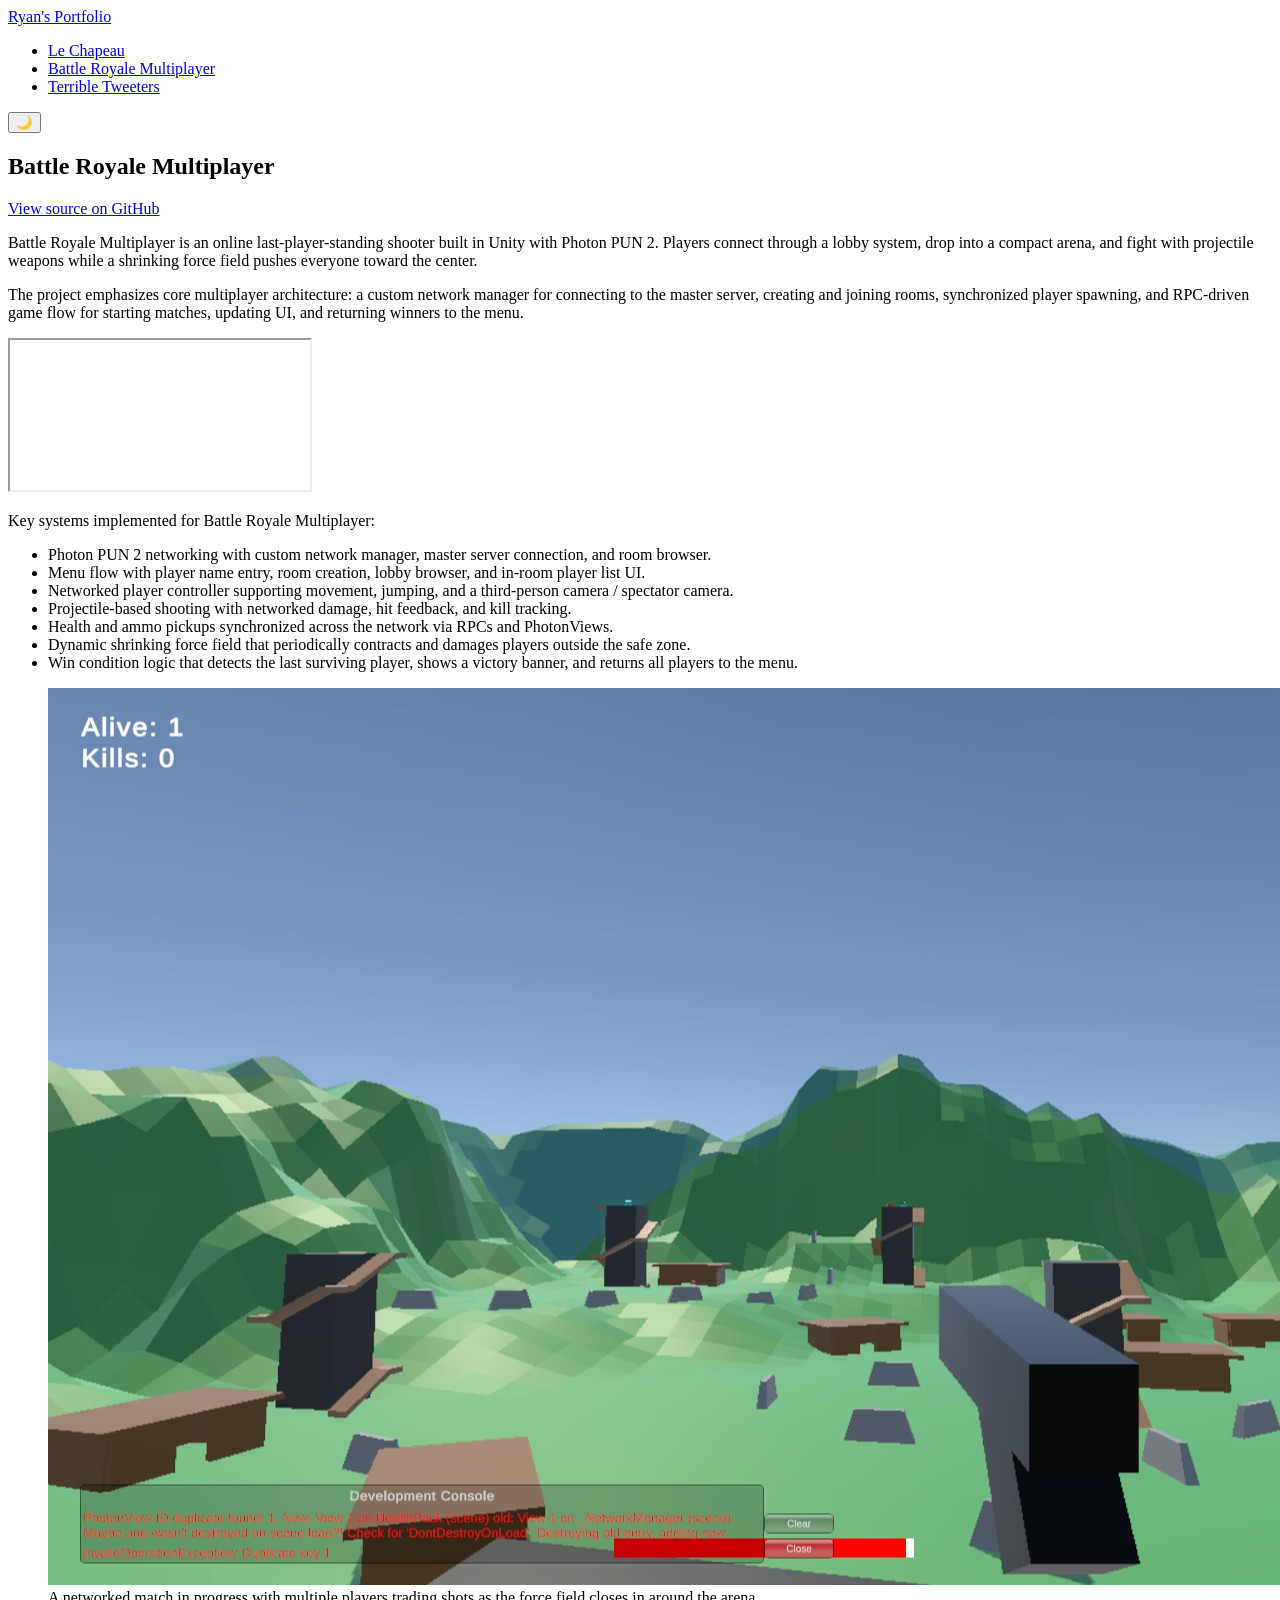
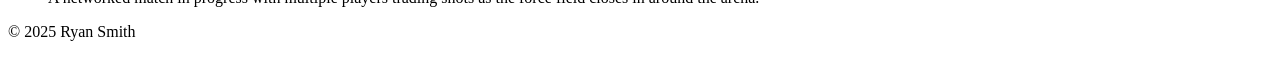
==== project2.html @ 29ce87a5 "update project1 and project2" ====
<!DOCTYPE html>
<html lang="en">
<head>
  <meta charset="UTF-8">
  <meta name="viewport" content="width=device-width,initial-scale=1.0">
  <title>Battle Royale Multiplayer – My Unity Portfolio</title>
  <link href="https://fonts.googleapis.com/css2?family=Roboto:wght@400;700&display=swap" rel="stylesheet">
  <link rel="stylesheet" href="css/styles.css">
  <script src="js/theme-toggle.js" defer></script>
  <script src="js/lightbox.js" defer></script>
</head>
<body>
  <header>
    <nav class="navbar">
      <a href="index.html" class="logo">Ryan's Portfolio</a>
      <ul class="nav-links">
        <li><a href="project1.html">Le Chapeau</a></li>
        <li><a href="project2.html">Battle Royale Multiplayer</a></li>
        <li><a href="project3.html">Terrible Tweeters</a></li>
      </ul>
      <button id="theme-toggle" class="theme-toggle">🌙</button>
    </nav>
  </header>

  <main>
    <section class="project">
      <h1>Battle Royale Multiplayer</h1>

      <p><a href="https://github.com/Ronno7/Battle-Royale" target="_blank" rel="noopener">View source on GitHub</a></p>

      <p class="description">
        Battle Royale Multiplayer is an online last-player-standing shooter built in Unity with Photon PUN 2.
        Players connect through a lobby system, drop into a compact arena, and fight with projectile weapons
        while a shrinking force field pushes everyone toward the center.
      </p>

      <p class="description">
        The project emphasizes core multiplayer architecture: a custom network manager for connecting to the
        master server, creating and joining rooms, synchronized player spawning, and RPC-driven game flow for
        starting matches, updating UI, and returning winners to the menu.
      </p>

      <div class="webgl-container">
        <iframe src="https://ronno7.github.io/Battle-Royale/" title="Battle Royale Multiplayer WebGL build placeholder" allowfullscreen></iframe>
      </div>

      <p class="description">
        Key systems implemented for Battle Royale Multiplayer:
      </p>

      <ul class="features">
        <li>Photon PUN 2 networking with custom network manager, master server connection, and room browser.</li>
        <li>Menu flow with player name entry, room creation, lobby browser, and in-room player list UI.</li>
        <li>Networked player controller supporting movement, jumping, and a third-person camera / spectator camera.</li>
        <li>Projectile-based shooting with networked damage, hit feedback, and kill tracking.</li>
        <li>Health and ammo pickups synchronized across the network via RPCs and PhotonViews.</li>
        <li>Dynamic shrinking force field that periodically contracts and damages players outside the safe zone.</li>
        <li>Win condition logic that detects the last surviving player, shows a victory banner, and returns all players to the menu.</li>
      </ul>

      <div class="screenshots">
        <figure>
          <!-- Update this src once you know the final screenshot location -->
          <img src="img/BR1.jpg" alt="Battle Royale Multiplayer match with players fighting inside the shrinking force field">
          <figcaption>
            A networked match in progress with multiple players trading shots as the force field closes in around the arena.
          </figcaption>
        </figure>
      </div>
    </section>
  </main>

  <footer class="footer">
    <p>&copy; 2025 Ryan Smith</p>
  </footer>
</body>
</html>
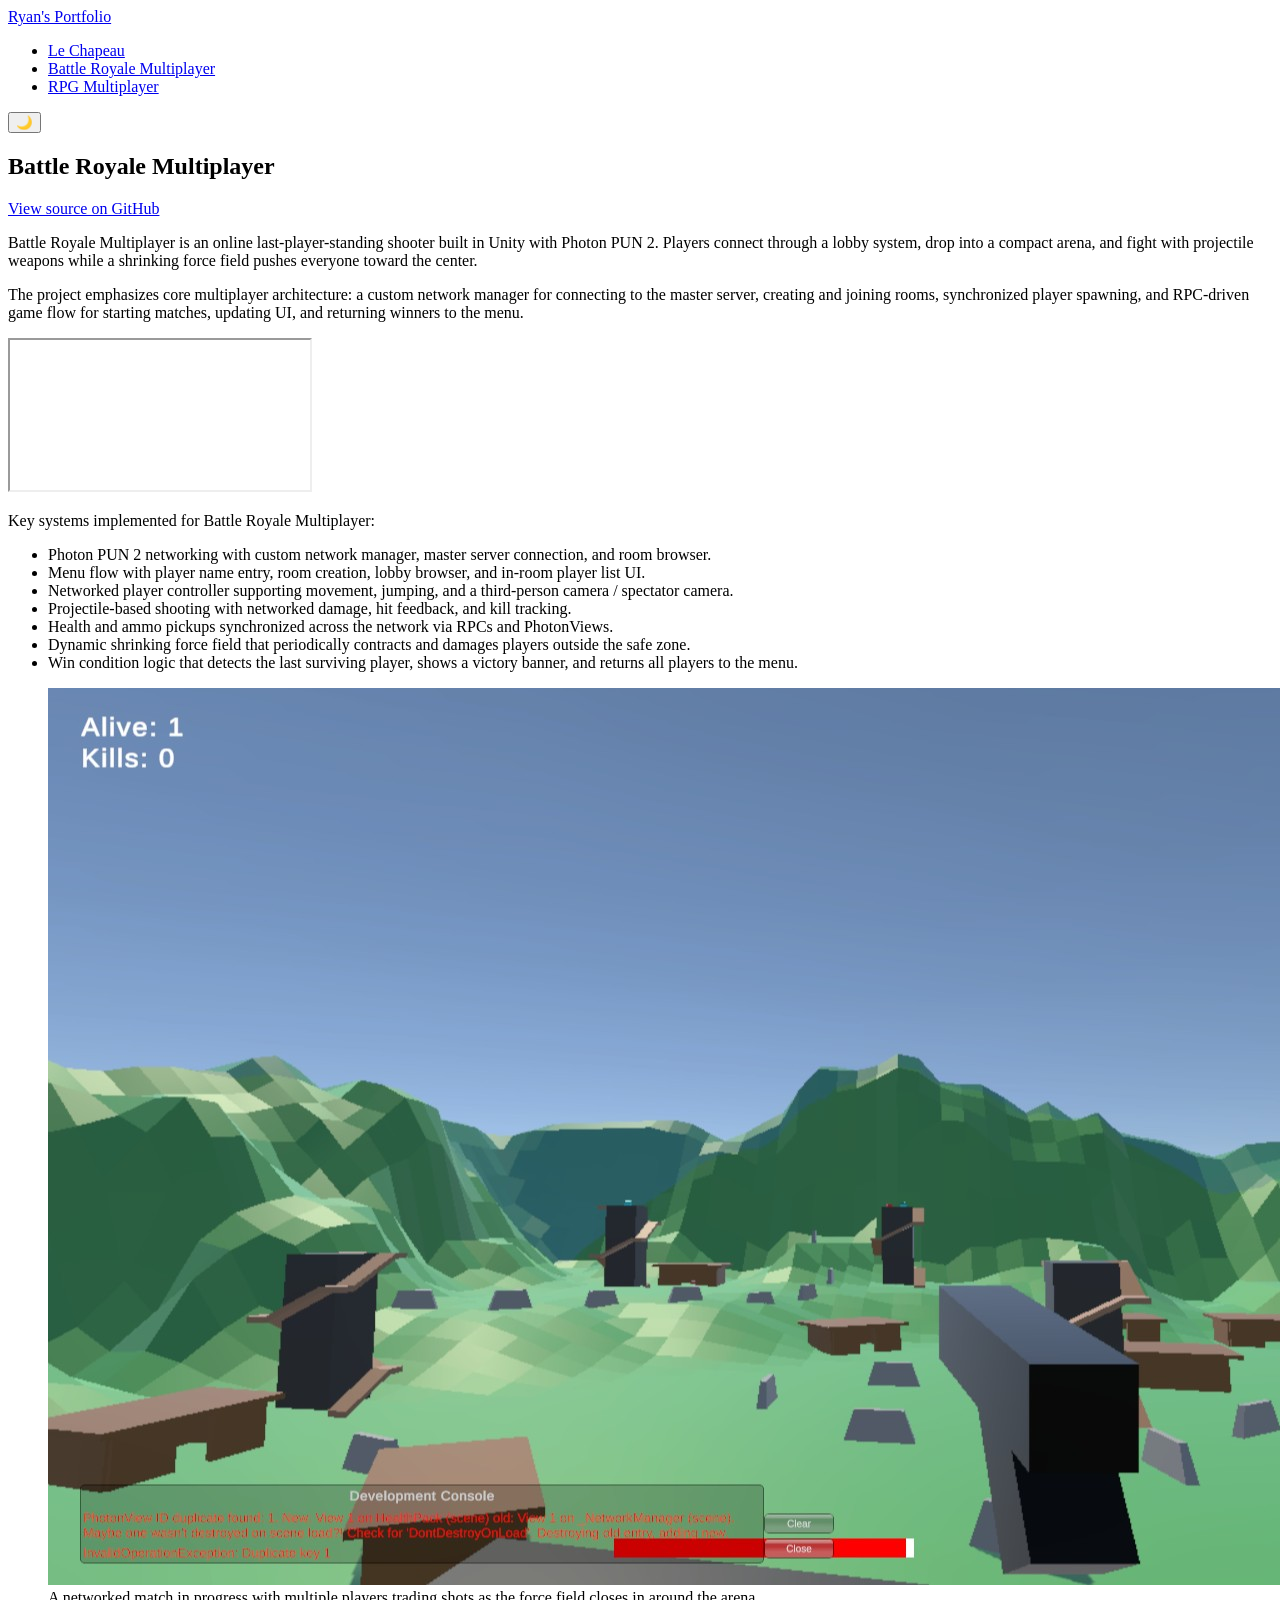
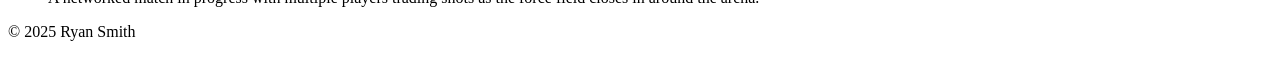
==== commit 5ceed0ff: "misc updates" ====
--- a/project2.html
+++ b/project2.html
@@ -16,7 +16,7 @@
       <ul class="nav-links">
         <li><a href="project1.html">Le Chapeau</a></li>
         <li><a href="project2.html">Battle Royale Multiplayer</a></li>
-        <li><a href="project3.html">Terrible Tweeters</a></li>
+        <li><a href="project3.html">RPG Multiplayer</a></li>
       </ul>
       <button id="theme-toggle" class="theme-toggle">🌙</button>
     </nav>
@@ -60,7 +60,6 @@
 
       <div class="screenshots">
         <figure>
-          <!-- Update this src once you know the final screenshot location -->
           <img src="img/BR1.jpg" alt="Battle Royale Multiplayer match with players fighting inside the shrinking force field">
           <figcaption>
             A networked match in progress with multiple players trading shots as the force field closes in around the arena.
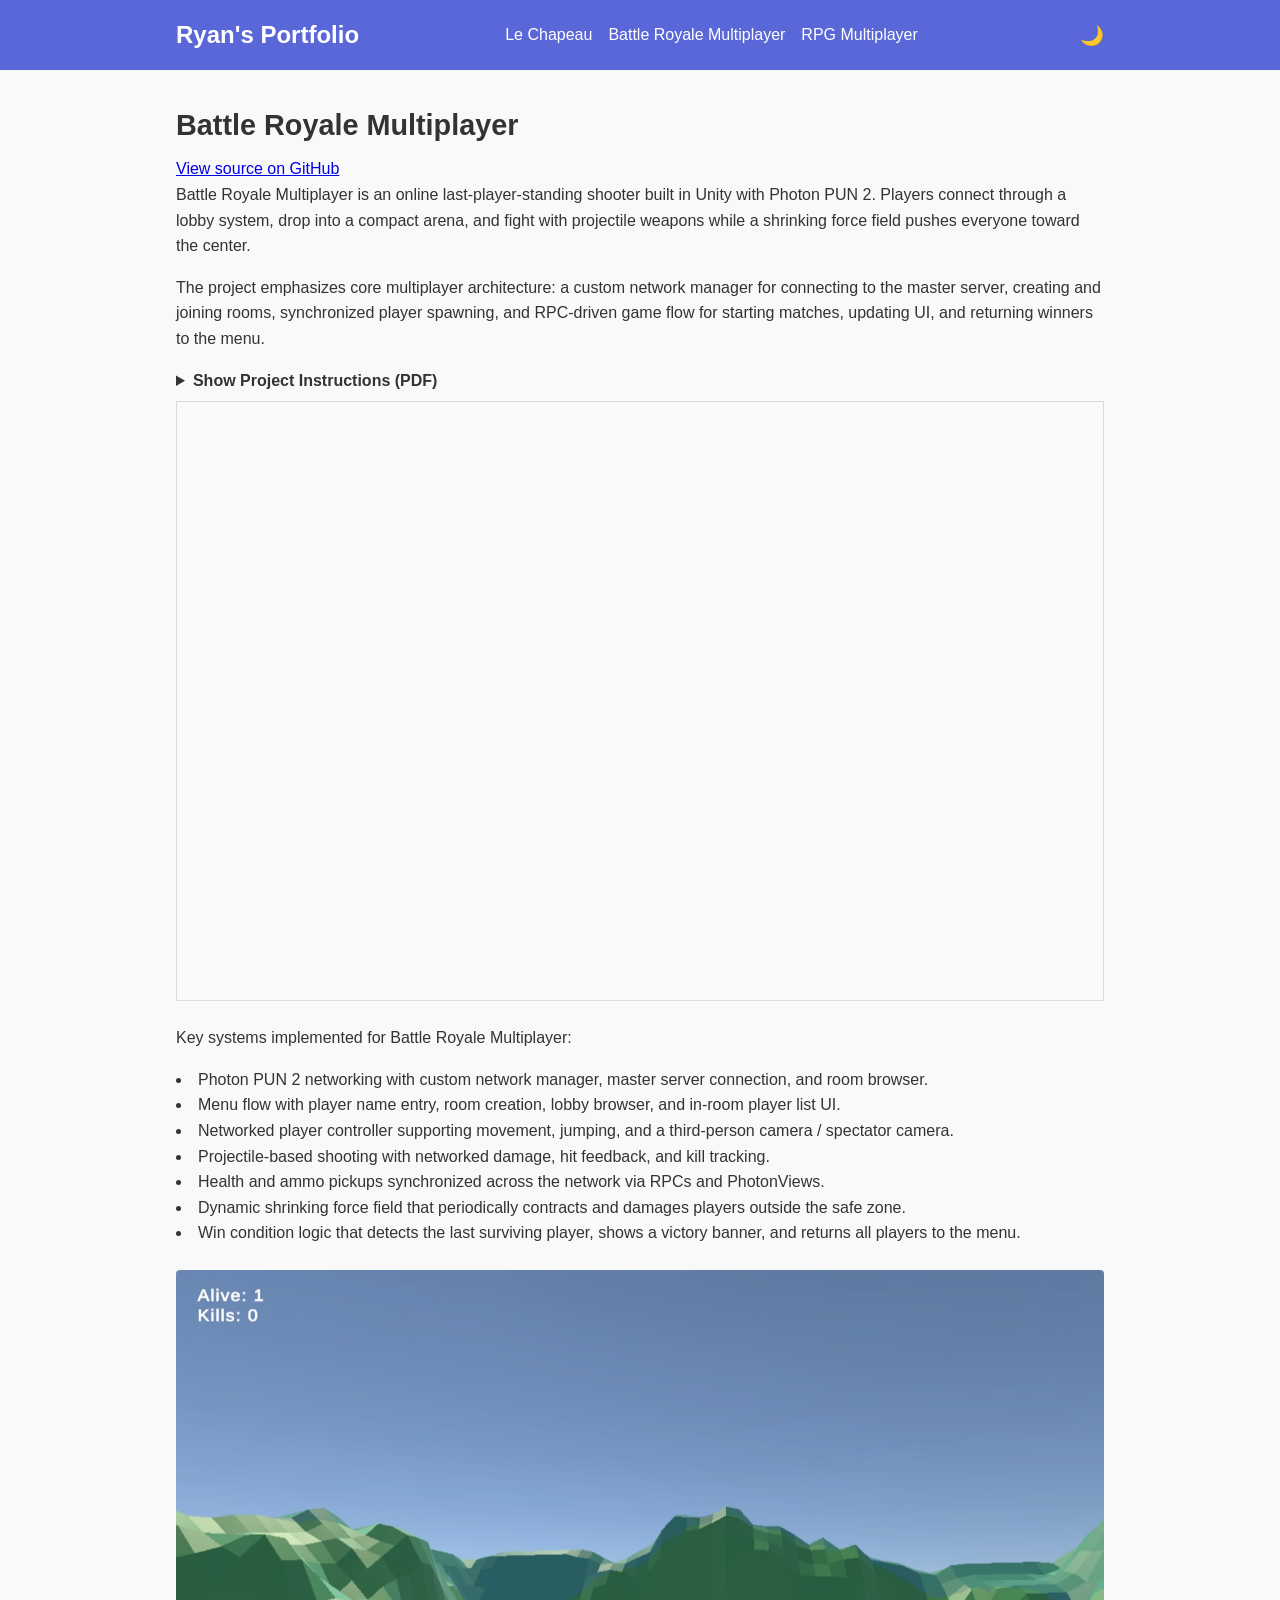
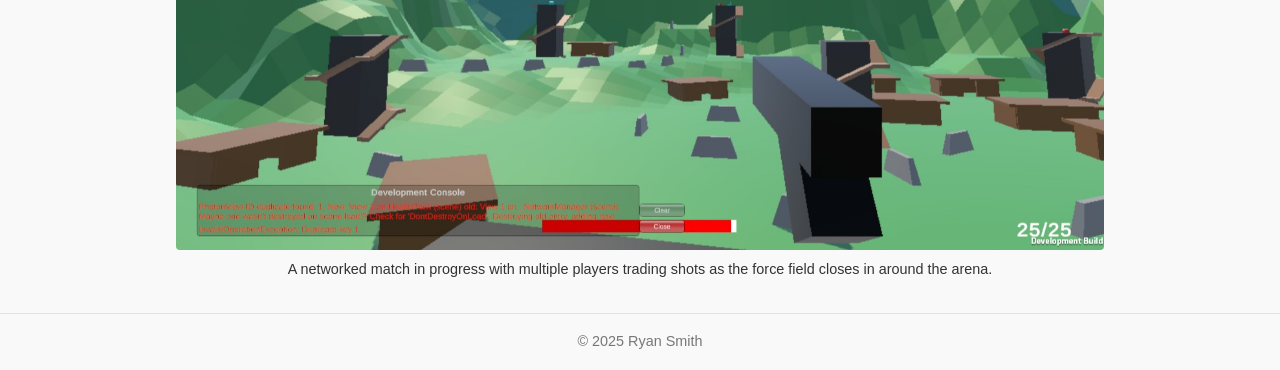
==== commit 1a418db0: "updated with project instructions" ====
--- a/project2.html
+++ b/project2.html
@@ -40,6 +40,17 @@
         starting matches, updating UI, and returning winners to the menu.
       </p>
 
+      <details class="pdf-toggle">
+        <summary>Show Project Instructions (PDF)</summary>
+          <iframe 
+            src="pdf/BattleRoyaleMultiplayerProjects.pdf" 
+            width="100%" 
+            height="600px"
+            style="border: none; margin-top: 1rem;">
+          </iframe>
+      </details>
+
+
       <div class="webgl-container">
         <iframe src="https://ronno7.github.io/Battle-Royale/" title="Battle Royale Multiplayer WebGL build placeholder" allowfullscreen></iframe>
       </div>
--- a/css/styles.css
+++ b/css/styles.css
@@ -0,0 +1,143 @@
+:root {
+    --primary-color: #5A67D8;
+    --text-color: #333;
+    --bg-color: #f9f9f9;
+    --font: 'Roboto', sans-serif;
+  }
+  * { box-sizing: border-box; margin: 0; padding: 0; }
+  body {
+    font-family: var(--font);
+    color: var(--text-color);
+    background: var(--bg-color);
+    line-height: 1.6;
+  }
+  header {
+    background: var(--primary-color);
+    padding: 1rem 0;
+  }
+  .navbar {
+    max-width: 960px;
+    margin: 0 auto;
+    display: flex;
+    justify-content: space-between;
+    align-items: center;
+    padding: 0 1rem;
+  }
+  .logo {
+    color: #fff;
+    font-size: 1.5rem;
+    text-decoration: none;
+    font-weight: 700;
+  }
+  .nav-links {
+    list-style: none;
+    display: flex;
+  }
+  .nav-links li + li { margin-left: 1rem; }
+  .nav-links a {
+    color: #fff;
+    text-decoration: none;
+    font-weight: 500;
+    transition: opacity 0.2s;
+  }
+  .nav-links a:hover { opacity: 0.8; }
+  main {
+    max-width: 960px;
+    margin: 2rem auto;
+    padding: 0 1rem;
+  }
+  .hero, .project { margin-bottom: 2rem; }
+  .hero h1 { font-size: 2rem; margin-bottom: 0.5rem; }
+  .project h1 { font-size: 1.8rem; margin-bottom: 0.5rem; }
+  .description { margin-bottom: 1rem; }
+  .webgl-container {
+    width: 100%;
+    height: 600px;
+    border: 1px solid #ddd;
+    margin-bottom: 1.5rem;
+  }
+  .webgl-container iframe {
+    width: 100%;
+    height: 100%;
+    border: none;
+  }
+  .features {
+    list-style: disc inside;
+    margin-bottom: 1.5rem;
+  }
+  .screenshots {
+    display: flex;
+    flex-wrap: wrap;
+    gap: 1rem;
+  }
+  .screenshots figure {
+    flex: 1 1 calc(50% - 1rem);
+  }
+  .screenshots img {
+    width: 100%;
+    display: block;
+    border-radius: 4px;
+  }
+  figcaption {
+    margin-top: 0.5rem;
+    font-size: 0.9rem;
+    text-align: center;
+  }
+  .footer {
+    text-align: center;
+    padding: 1rem 0;
+    font-size: 0.9rem;
+    color: #777;
+    border-top: 1px solid #e0e0e0;
+  }
+     /* Dark theme */
+    [data-theme="dark"] {
+    --primary-color: #4C51BF;
+    --text-color: #EEE;
+    --bg-color: #222;
+    --nav-bg: #2D3748;
+  }
+  /* Toggle button */
+  .theme-toggle {
+    background: none;
+    border: none;
+    font-size: 1.2rem;
+    cursor: pointer;
+    color: var(--text-color);
+    margin-left: 1rem;
+  }
+
+  .pdf-toggle summary {
+  cursor: pointer;
+  font-weight: 700;
+  margin-bottom: 0.5rem;
+  }
+
+  .pdf-toggle iframe {
+  border: 1px solid rgba(255,255,255,0.15);
+  border-radius: 6px;
+  }
+
+  /* Lightbox overlay */
+  #lightbox {
+    position: fixed;
+    top: 0; left: 0;
+    width: 100vw; height: 100vh;
+    background: rgba(0,0,0,0.8);
+    display: none;
+    align-items: center;
+    justify-content: center;
+    z-index: 999;
+  }
+  #lightbox img {
+    max-width: 90%;
+    max-height: 90%;
+    border-radius: 4px;
+    box-shadow: 0 0 20px rgba(0,0,0,0.5);
+    cursor: default;
+  }
+  #lightbox.close {
+    cursor: pointer;
+  }
+  
+  
